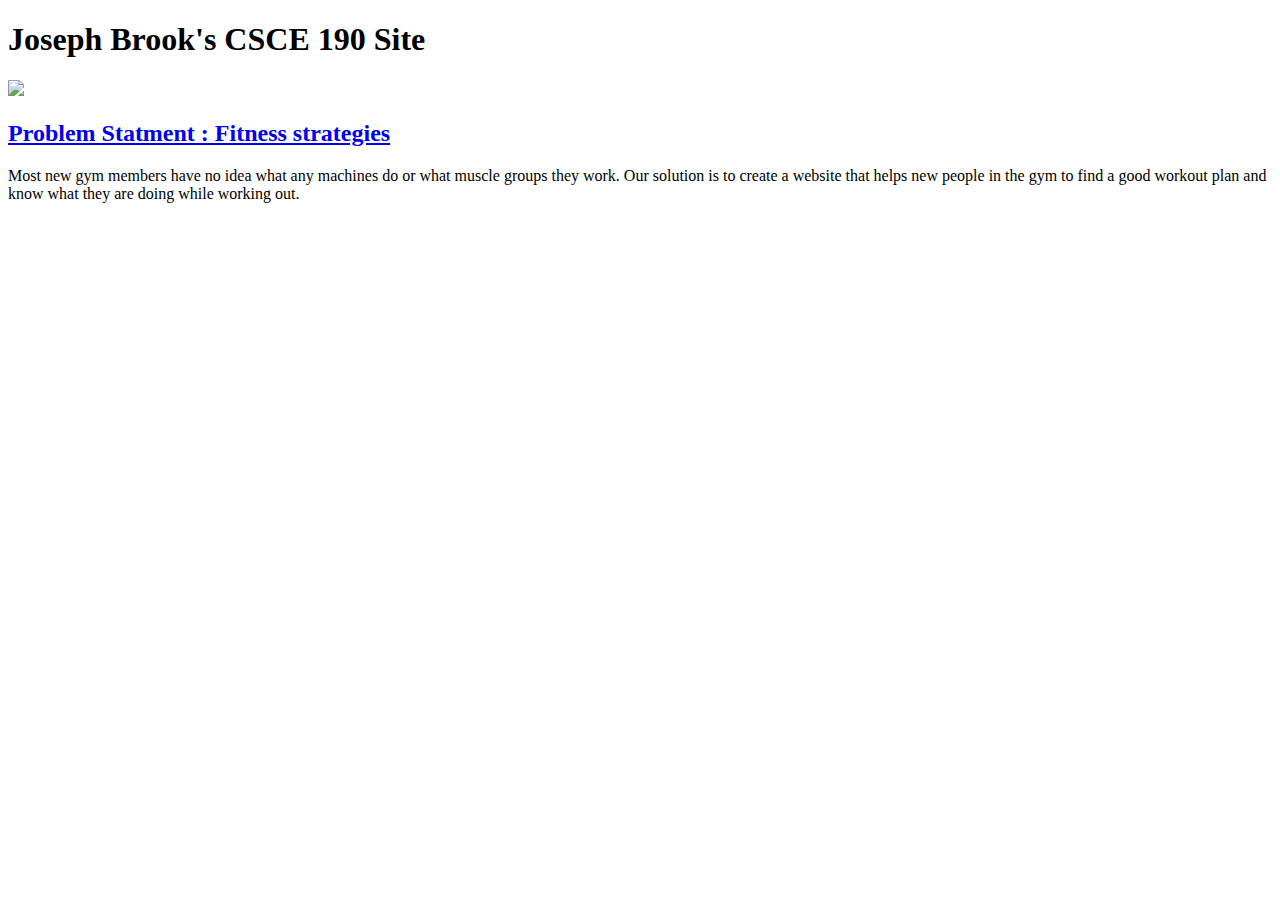
==== index.html @ be42d9c2 "Add files via upload" ====
<!DOCTYPE html>
<html>
    <head>
<title>CSCE 190: Joseph Brooks</title>
    </head>
    <body>
<h1>Joseph Brook's CSCE 190 Site</h1>

      <section class="assignment">
            <a href="files/problemstatment.pdf"> <img src="images/problem.statment.png" width="600"></a>
            <section class="ass-details">
                <a href="files/problemstatment.pdf"><h2>Problem Statment : Fitness strategies</h2></a>
                <p>
                    Most new gym members have no idea what any machines do or what muscle groups they work. Our solution is to create a website that helps new people in the gym to find a good workout plan and know what they are doing while working out.
                </p>
            
      </section>
    </body>
</html>
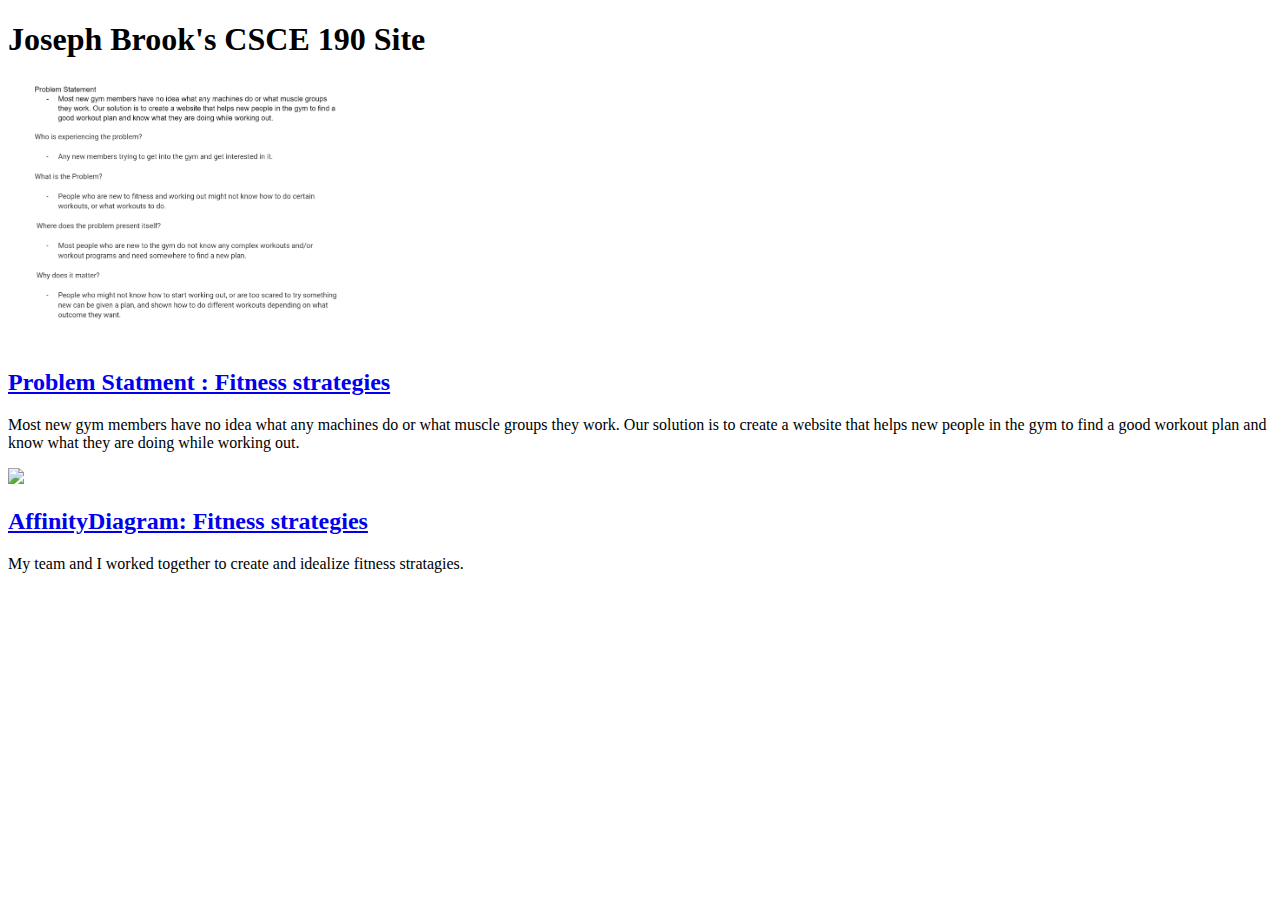
==== commit 008d7400: "Add files via upload" ====
--- a/index.html
+++ b/index.html
@@ -6,8 +6,9 @@
     <body>
 <h1>Joseph Brook's CSCE 190 Site</h1>
 
+    <!-- Problem statment Assignment-->
       <section class="assignment">
-            <a href="files/problemstatment.pdf"> <img src="images/problem.statment.png" width="600"></a>
+            <a href="files/problemstatment.pdf"> <img src="images/problem.statment.png" width="350" hieght="350"></a>
             <section class="ass-details">
                 <a href="files/problemstatment.pdf"><h2>Problem Statment : Fitness strategies</h2></a>
                 <p>
@@ -15,5 +16,16 @@
                 </p>
             
       </section>
+
+    <!-- Affinity Diagram Assignment-->
+      <section class="assignment">
+        <a href="files/AffinityDiagram.pdf"> <img src="images/AffinityDiagram.png" width="350" hieght="350"></a>
+        <section class="ass-details">
+            <a href="files/AffinityDiagram.pdf"><h2>AffinityDiagram: Fitness strategies</h2></a>
+            <p>
+               My team and I worked together to create and idealize fitness stratagies.
+            </p>
+        
+  </section>
     </body>
 </html>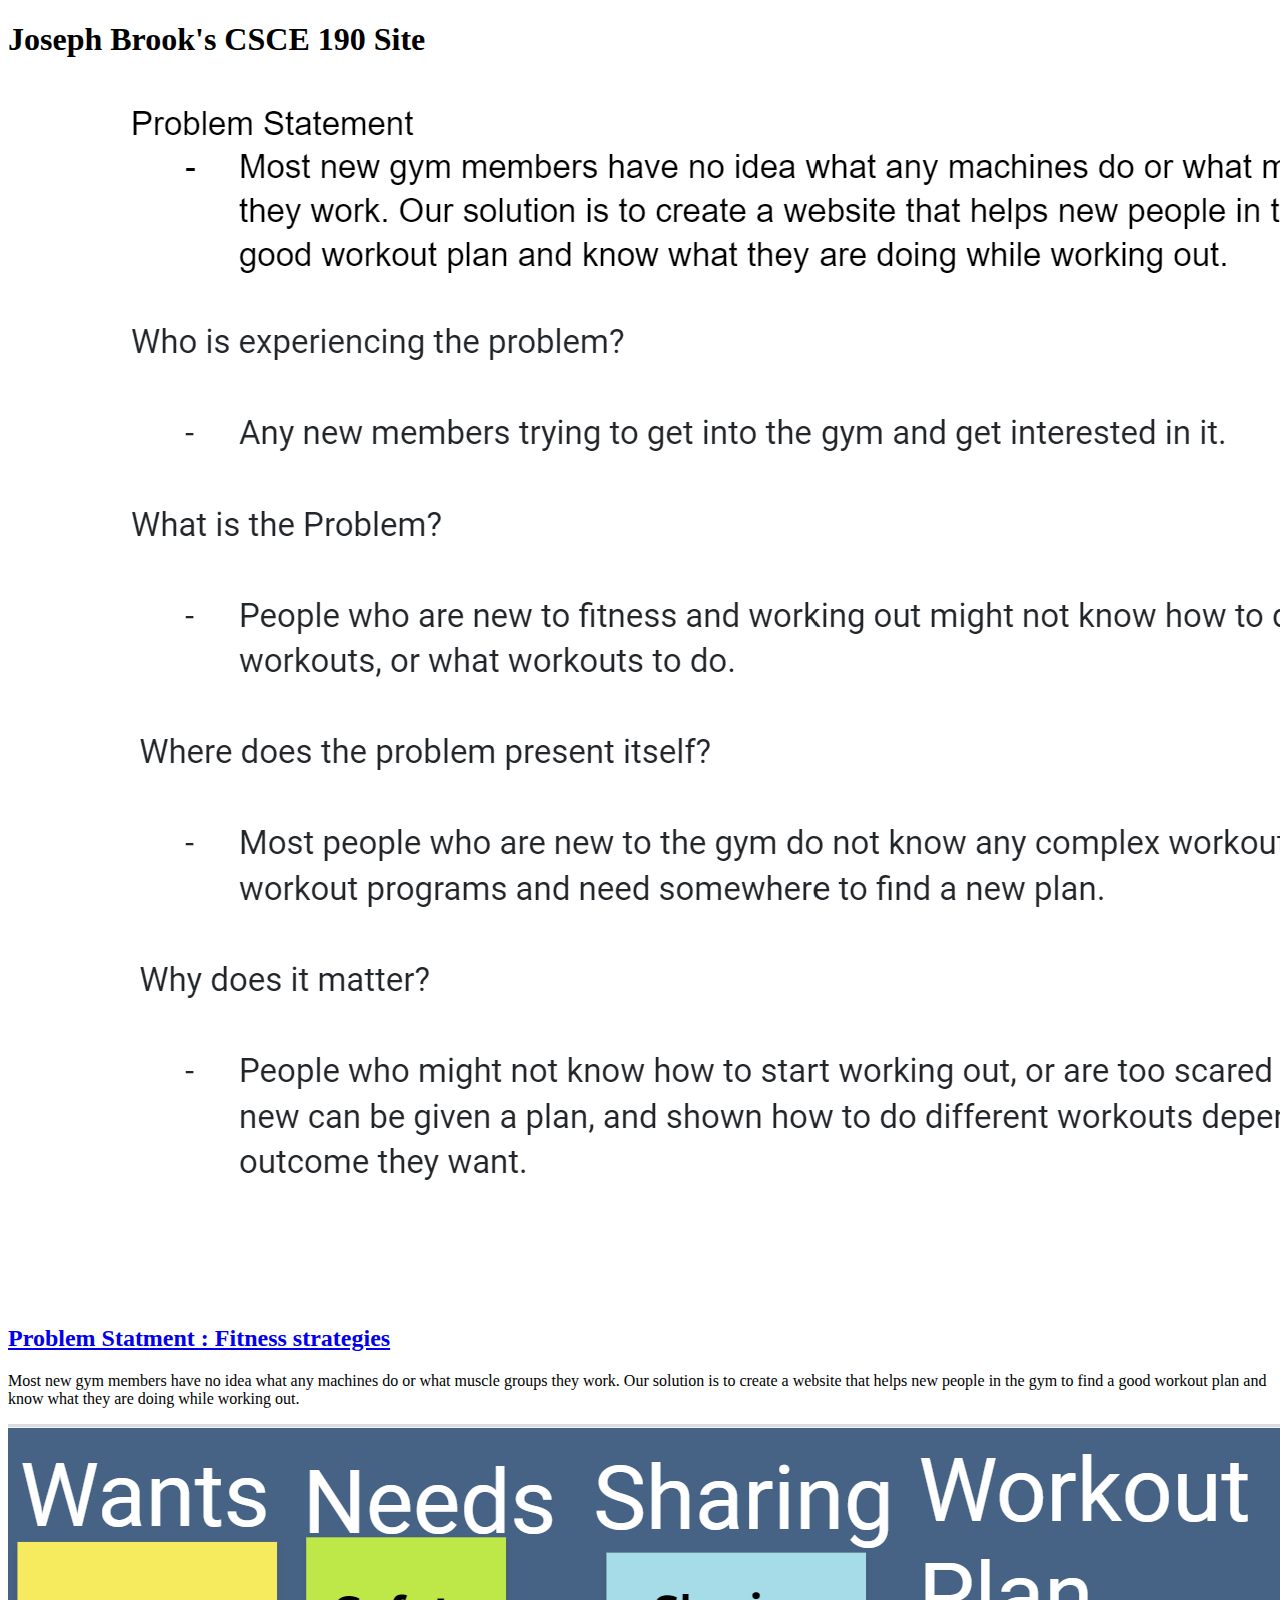
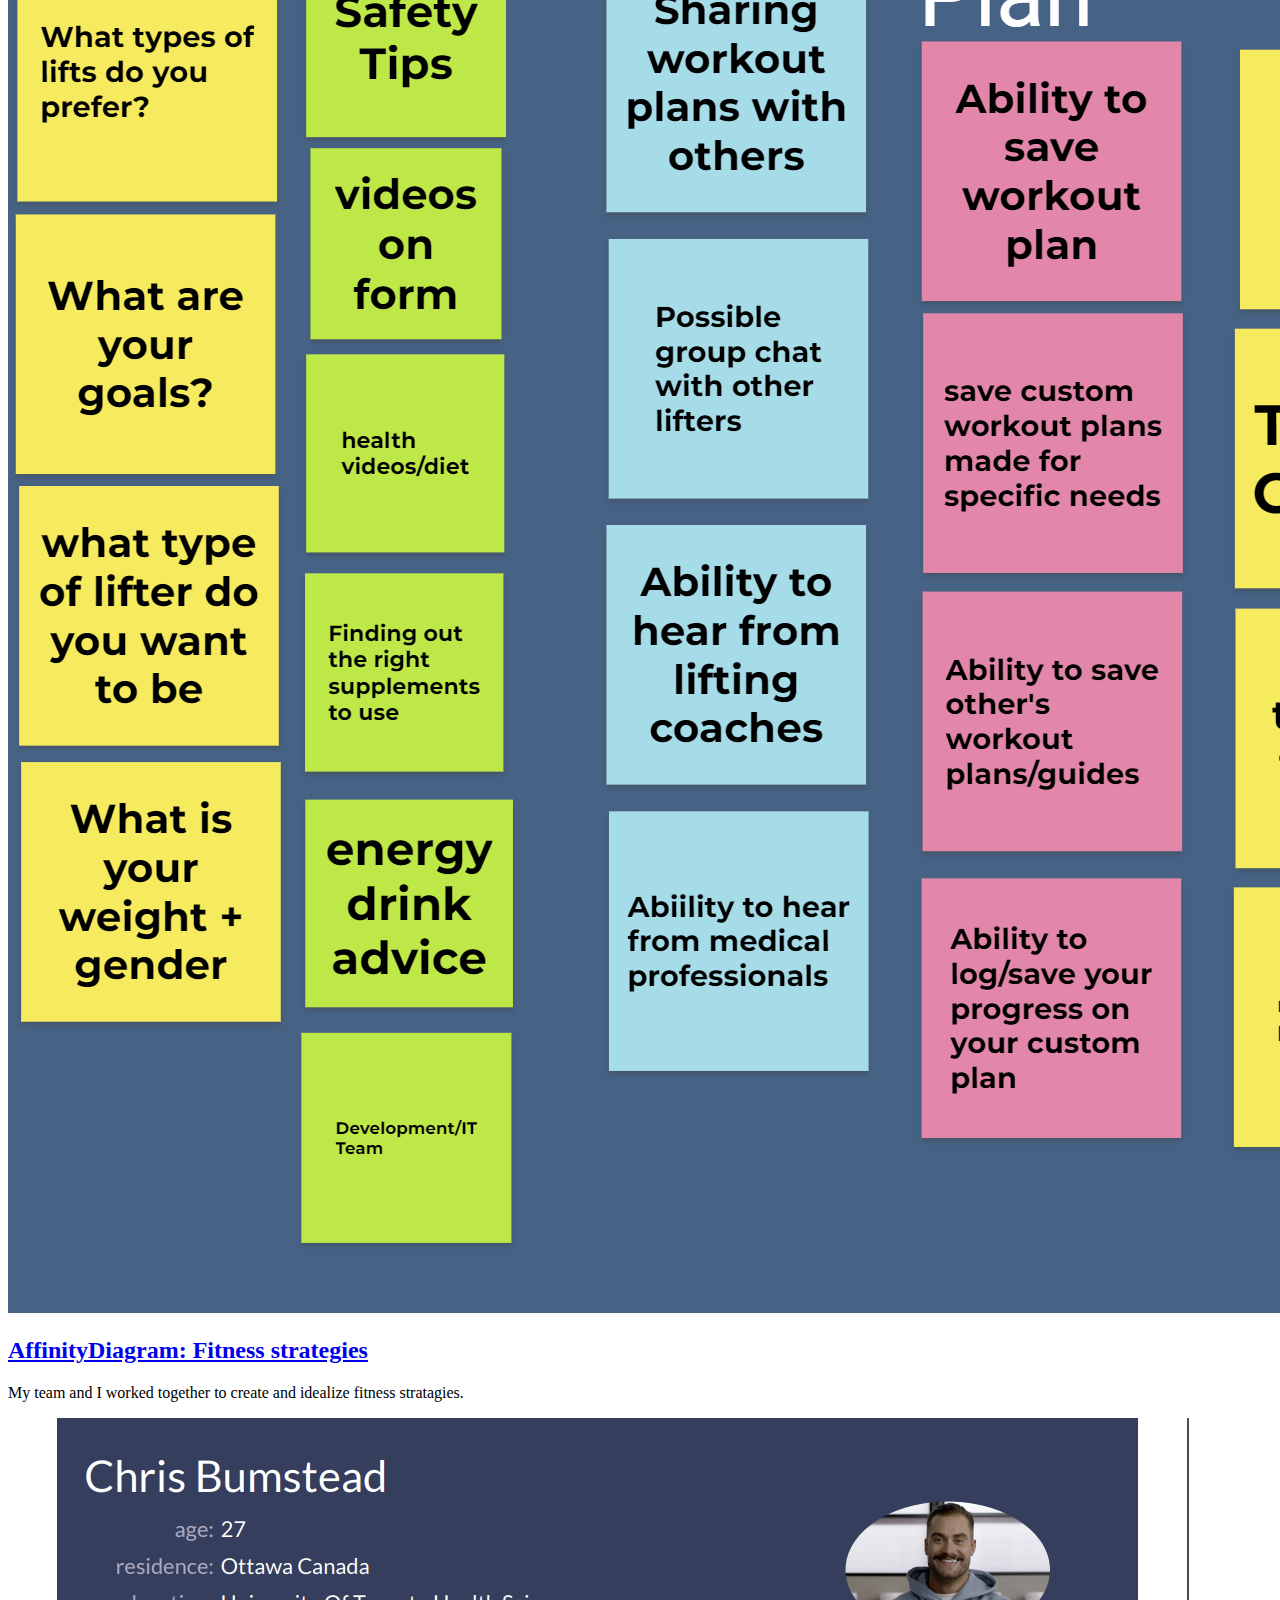
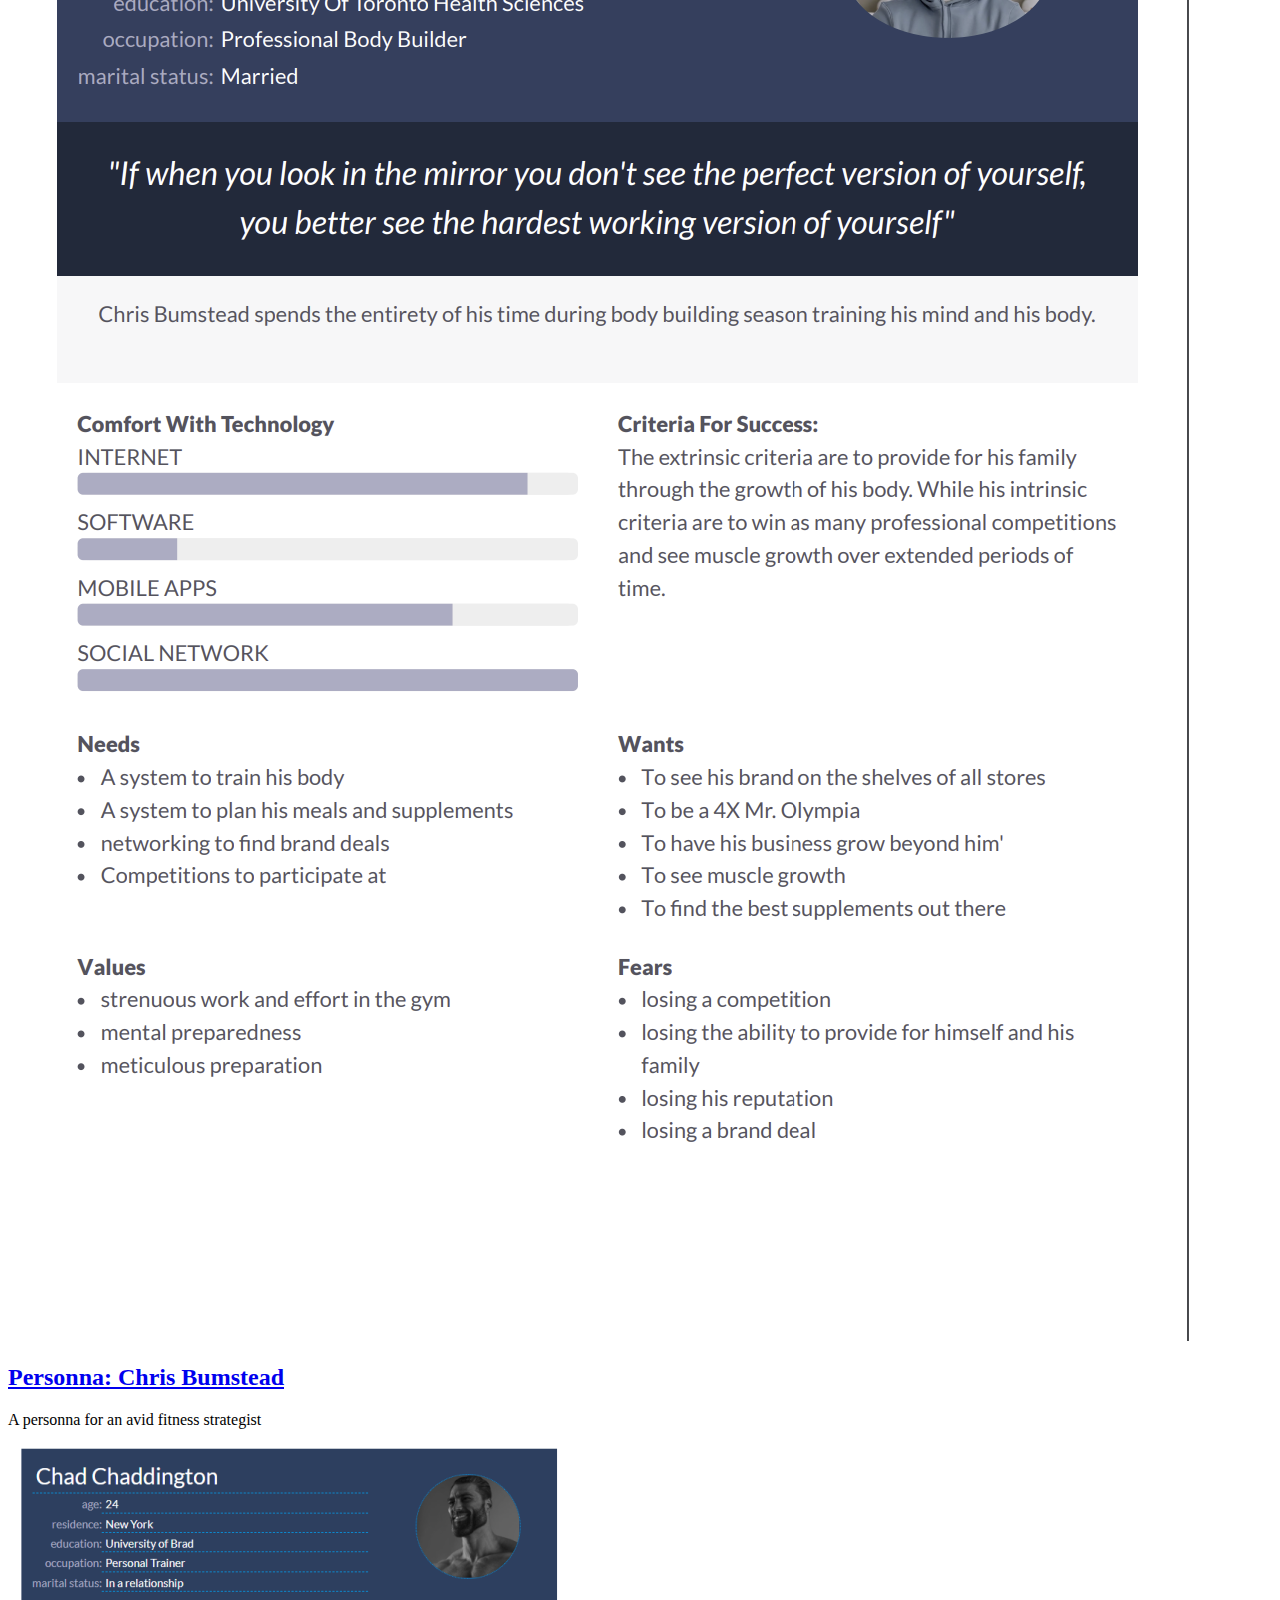
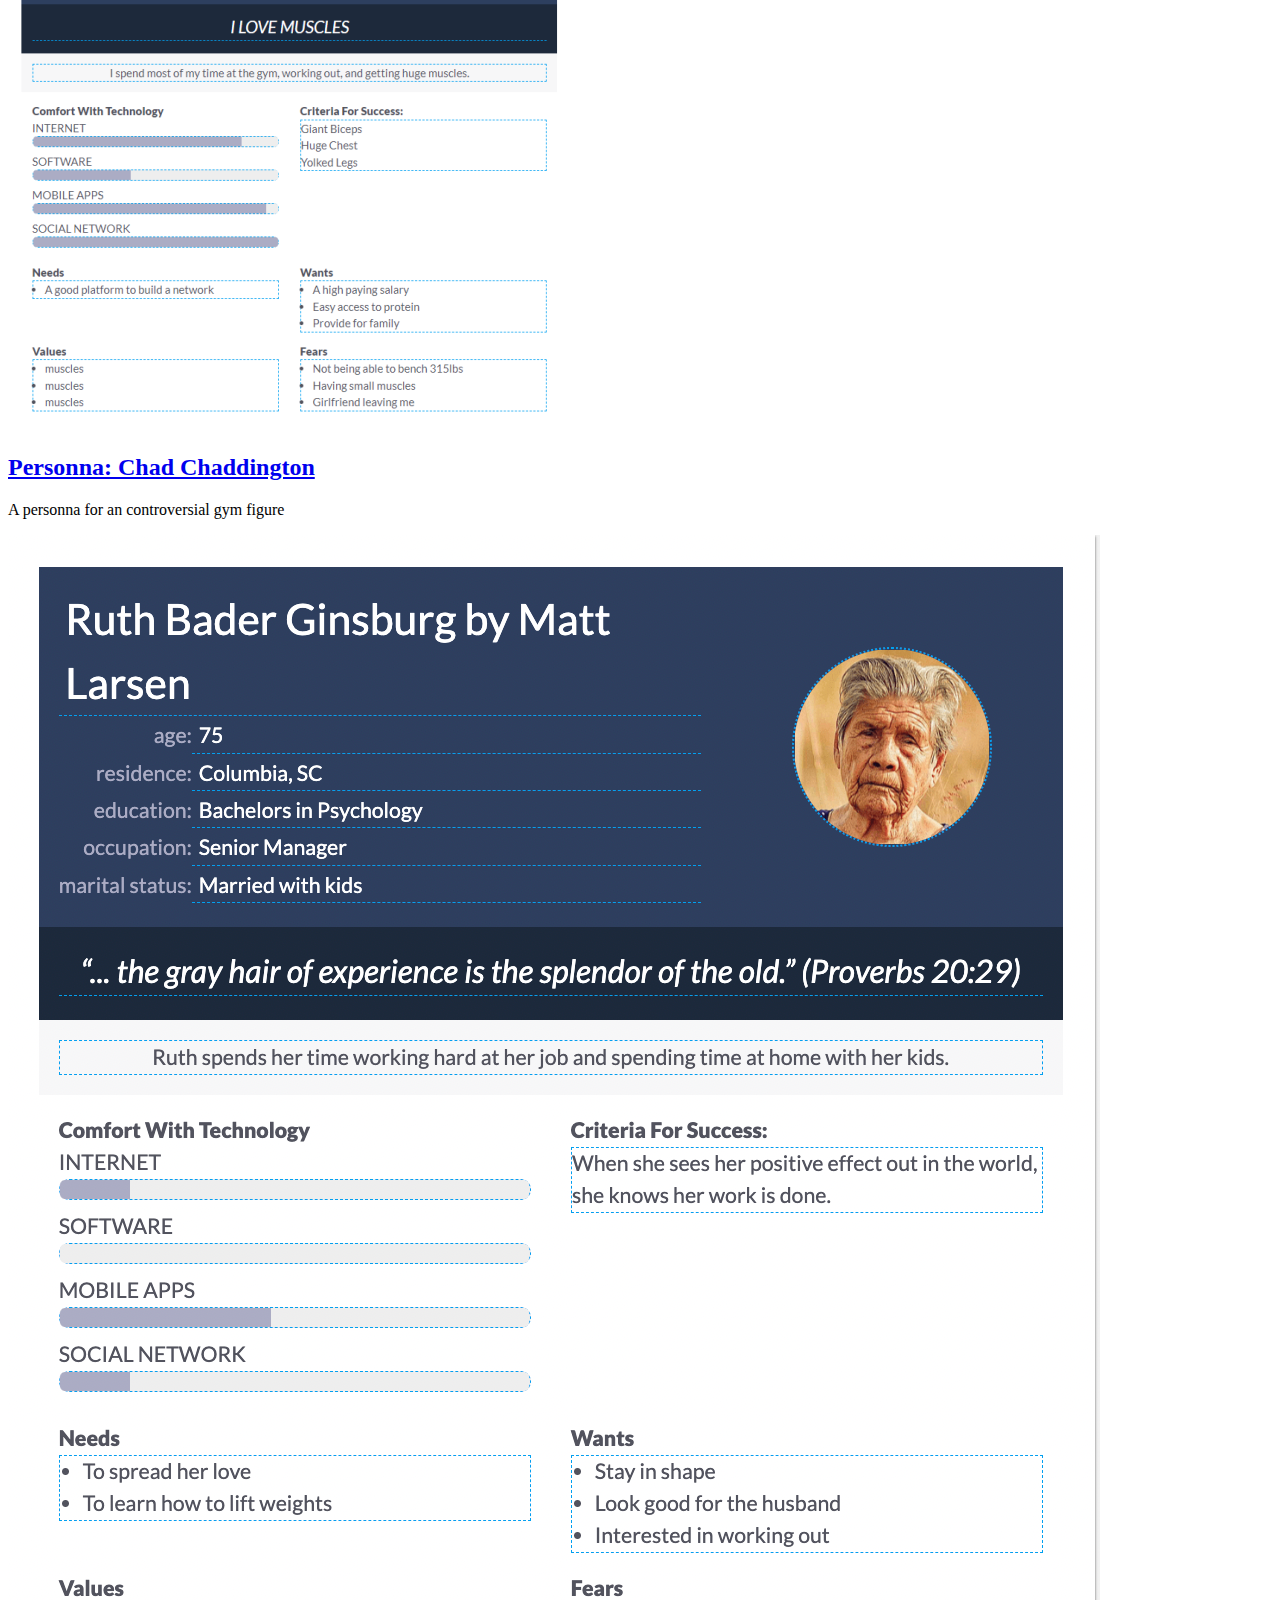
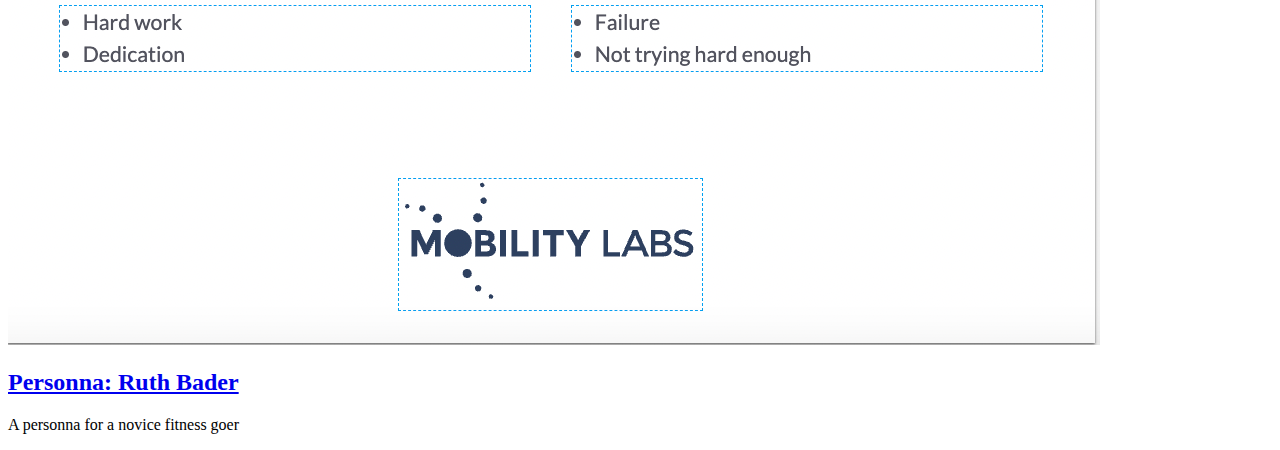
==== commit 96c3e919: "Add files via upload" ====
--- a/index.html
+++ b/index.html
@@ -2,30 +2,65 @@
 <html>
     <head>
 <title>CSCE 190: Joseph Brooks</title>
+<link rel="stylesheet" href="styles.css">
     </head>
     <body>
 <h1>Joseph Brook's CSCE 190 Site</h1>
 
     <!-- Problem statment Assignment-->
       <section class="assignment">
-            <a href="files/problemstatment.pdf"> <img src="images/problem.statment.png" width="350" hieght="350"></a>
+            <a href="files/problemstatment.pdf"> <img src="images/problem.statment.png"></a>
             <section class="ass-details">
-                <a href="files/problemstatment.pdf"><h2>Problem Statment : Fitness strategies</h2></a>
-                <p>
+                  <a href="files/problemstatment.pdf"><h2>Problem Statment : Fitness strategies</h2></a>
+                  <p>
                     Most new gym members have no idea what any machines do or what muscle groups they work. Our solution is to create a website that helps new people in the gym to find a good workout plan and know what they are doing while working out.
-                </p>
-            
+                  </p>
+            </section>
       </section>
 
     <!-- Affinity Diagram Assignment-->
       <section class="assignment">
-        <a href="files/AffinityDiagram.pdf"> <img src="images/AffinityDiagram.png" width="350" hieght="350"></a>
+        <a href="files/AffinityDiagram.pdf"> <img src="images/AffinityDiagram.png"></a>
         <section class="ass-details">
             <a href="files/AffinityDiagram.pdf"><h2>AffinityDiagram: Fitness strategies</h2></a>
             <p>
-               My team and I worked together to create and idealize fitness stratagies.
+              My team and I worked together to create and idealize fitness stratagies.
             </p>
-        
+        </section>
   </section>
+
+  <!-- Personna Assignment -->
+  <section class="assignment">
+    <a href="files/CBUM.pdf"> <img src="images/C BUM.png"></a>
+    <section class="ass-details">
+        <a href="files/CBUM.pdf"><h2>Personna: Chris Bumstead </h2></a>
+        <p>
+          A personna for an avid fitness strategist 
+        </p>
+      </section>
+</section>
+
+<!-- Personna Assignment -->
+<section class="assignment">
+  <a href="files/CHAD.pdf"> <img src="images/CHAD.png"></a>
+  <section class="ass-details">
+      <a href="files/CHAD.pdf"><h2>Personna: Chad Chaddington </h2></a>
+      <p>
+        A personna for an controversial gym figure
+      </p>
+    </section>
+</section>
+
+<!-- Personna Assignment -->
+<section class="assignment">
+  <a href="files/RUTHB.pdf"> <img src="images/RUTHB.png"></a>
+  <section class="ass-details">
+      <a href="files/RUTHB.pdf"><h2>Personna: Ruth Bader </h2></a>
+      <p>
+        A personna for a novice fitness goer
+      </p>
+    </section>
+</section>
+
     </body>
-</html>+</html>
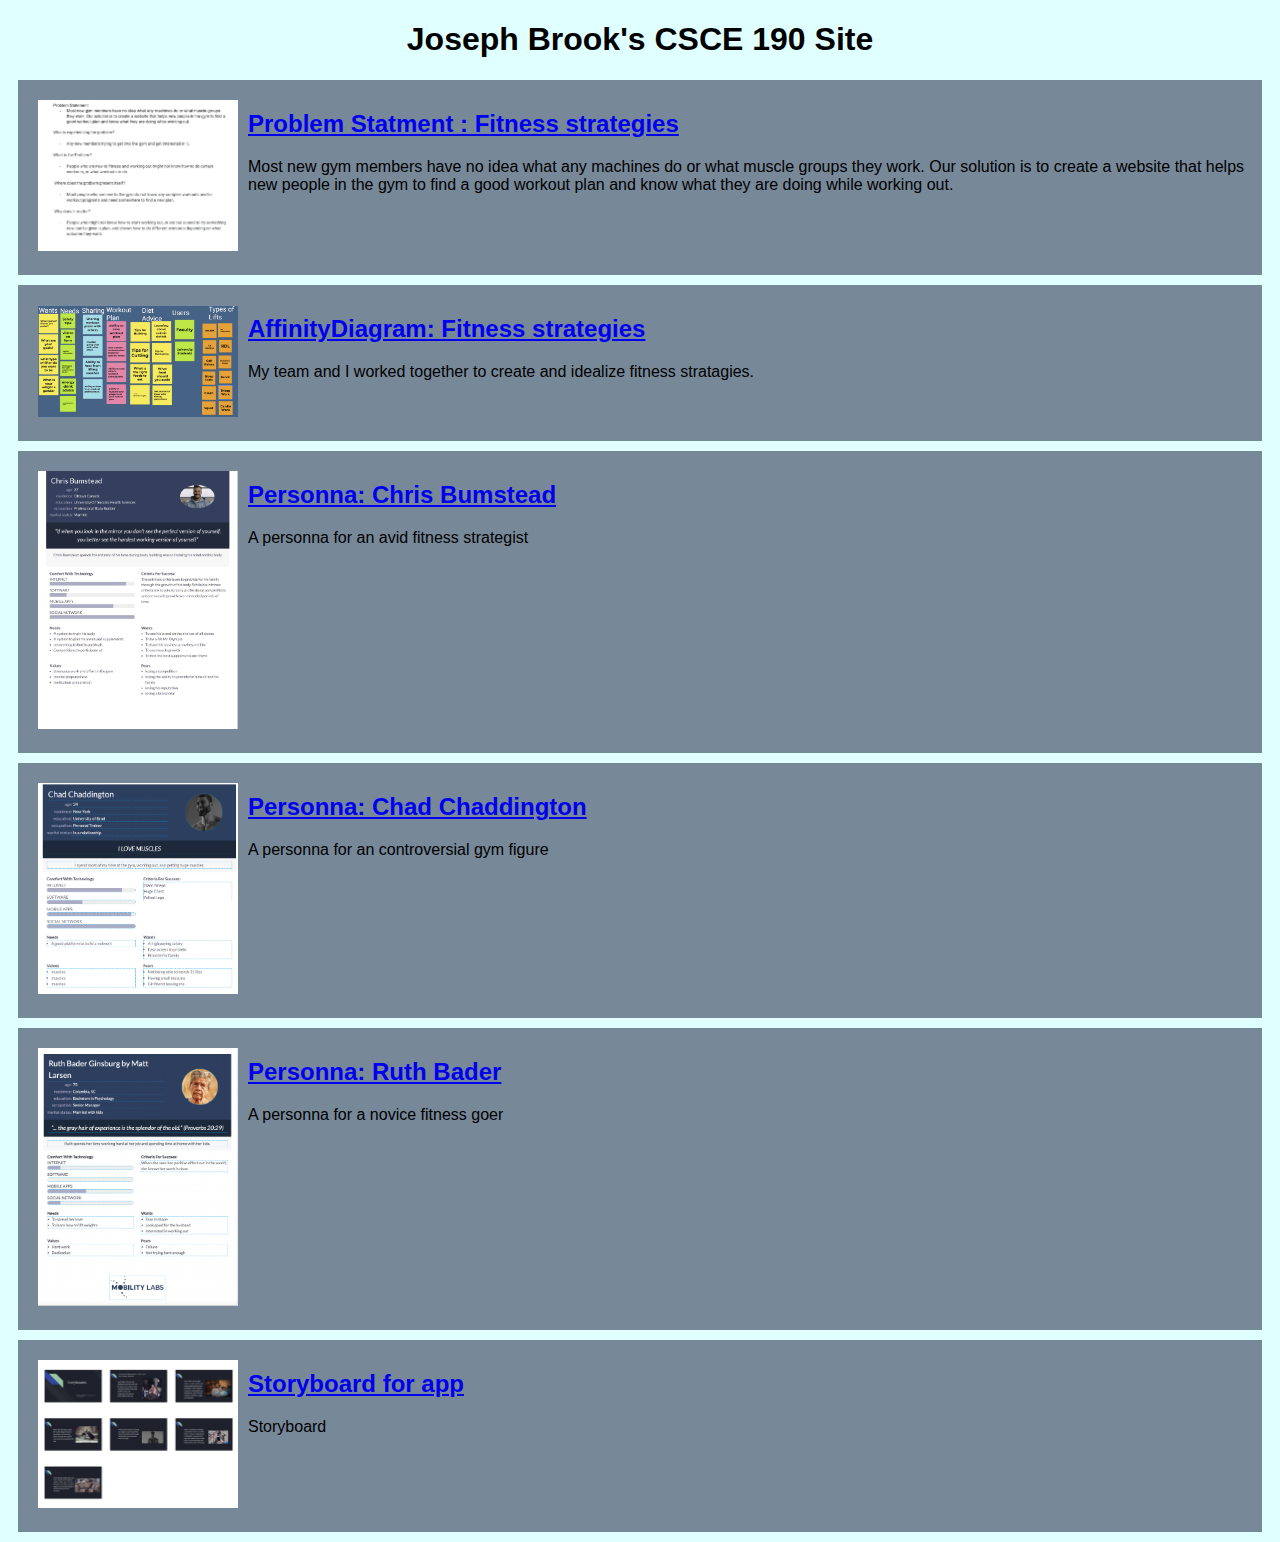
==== commit 69832b4d: "Add files via upload" ====
--- a/index.html
+++ b/index.html
@@ -62,5 +62,16 @@
     </section>
 </section>
 
+<!-- Storyboard Assignment -->
+<section class="assignment">
+  <a href="files/storyboard.pdf"> <img src="images/storyboard.png"></a>
+  <section class="ass-details">
+      <a href="files/storyboard.pdf"><h2>Storyboard for app </h2></a>
+      <p>
+        Storyboard 
+      </p>
+    </section>
+</section>
+
     </body>
 </html>
--- a/styles.css
+++ b/styles.css
@@ -0,0 +1,22 @@
+body {
+    background-color: lightcyan;
+    background:times;
+    font-family:Arial, Helvetica, sans-serif;
+}
+
+.assignment{
+    display:flex;
+    padding: 10px;
+    margin:10px;
+    background:lightslategrey;
+}
+
+.assignment img{
+    width:200px;
+    padding:10px;
+}
+
+h1{
+    color:black;
+    text-align:center;
+}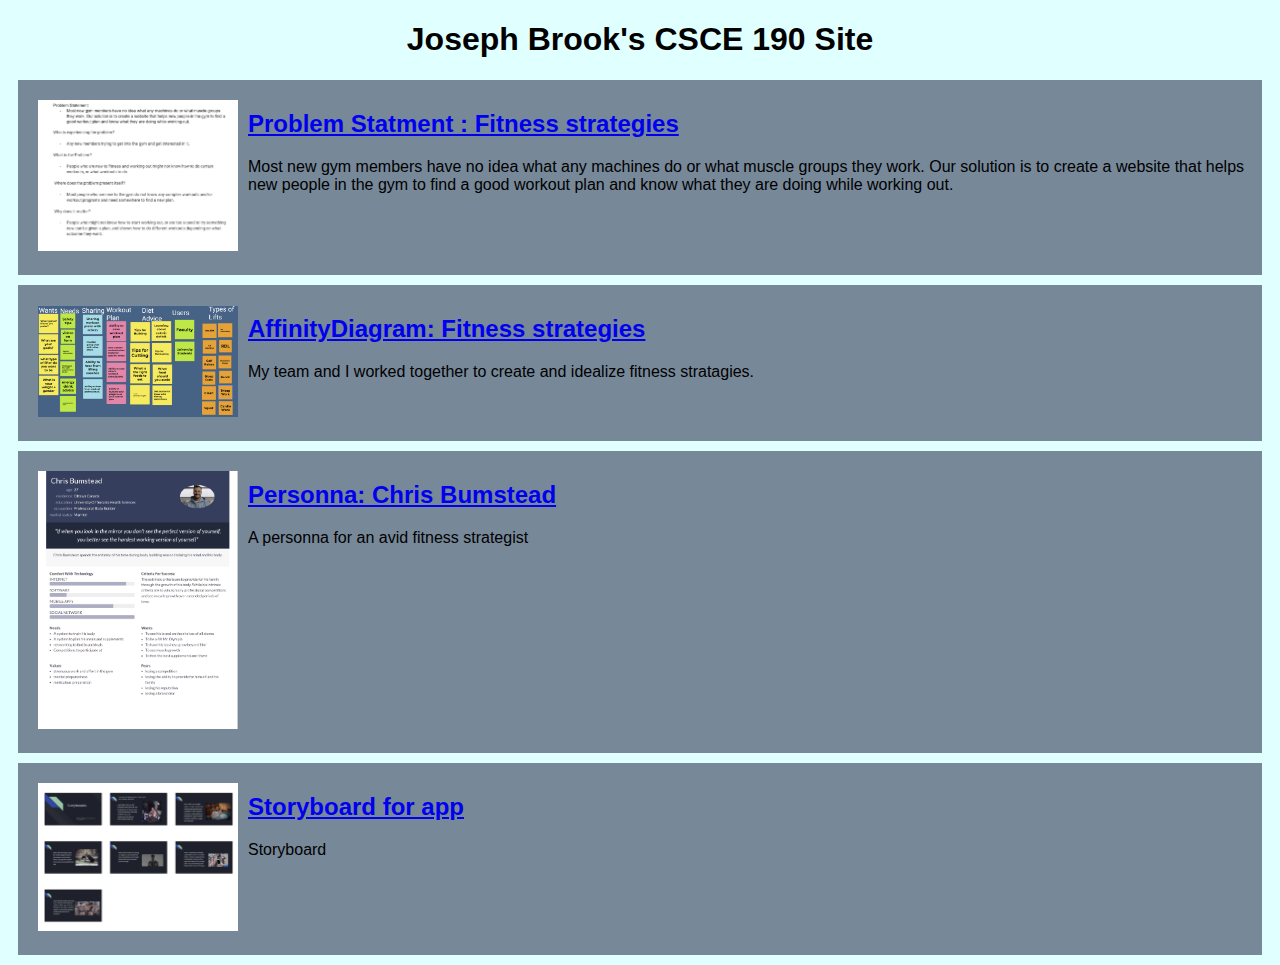
==== commit 501eb2a3: "Add files via upload" ====
--- a/index.html
+++ b/index.html
@@ -40,27 +40,6 @@
       </section>
 </section>
 
-<!-- Personna Assignment -->
-<section class="assignment">
-  <a href="files/CHAD.pdf"> <img src="images/CHAD.png"></a>
-  <section class="ass-details">
-      <a href="files/CHAD.pdf"><h2>Personna: Chad Chaddington </h2></a>
-      <p>
-        A personna for an controversial gym figure
-      </p>
-    </section>
-</section>
-
-<!-- Personna Assignment -->
-<section class="assignment">
-  <a href="files/RUTHB.pdf"> <img src="images/RUTHB.png"></a>
-  <section class="ass-details">
-      <a href="files/RUTHB.pdf"><h2>Personna: Ruth Bader </h2></a>
-      <p>
-        A personna for a novice fitness goer
-      </p>
-    </section>
-</section>
 
 <!-- Storyboard Assignment -->
 <section class="assignment">
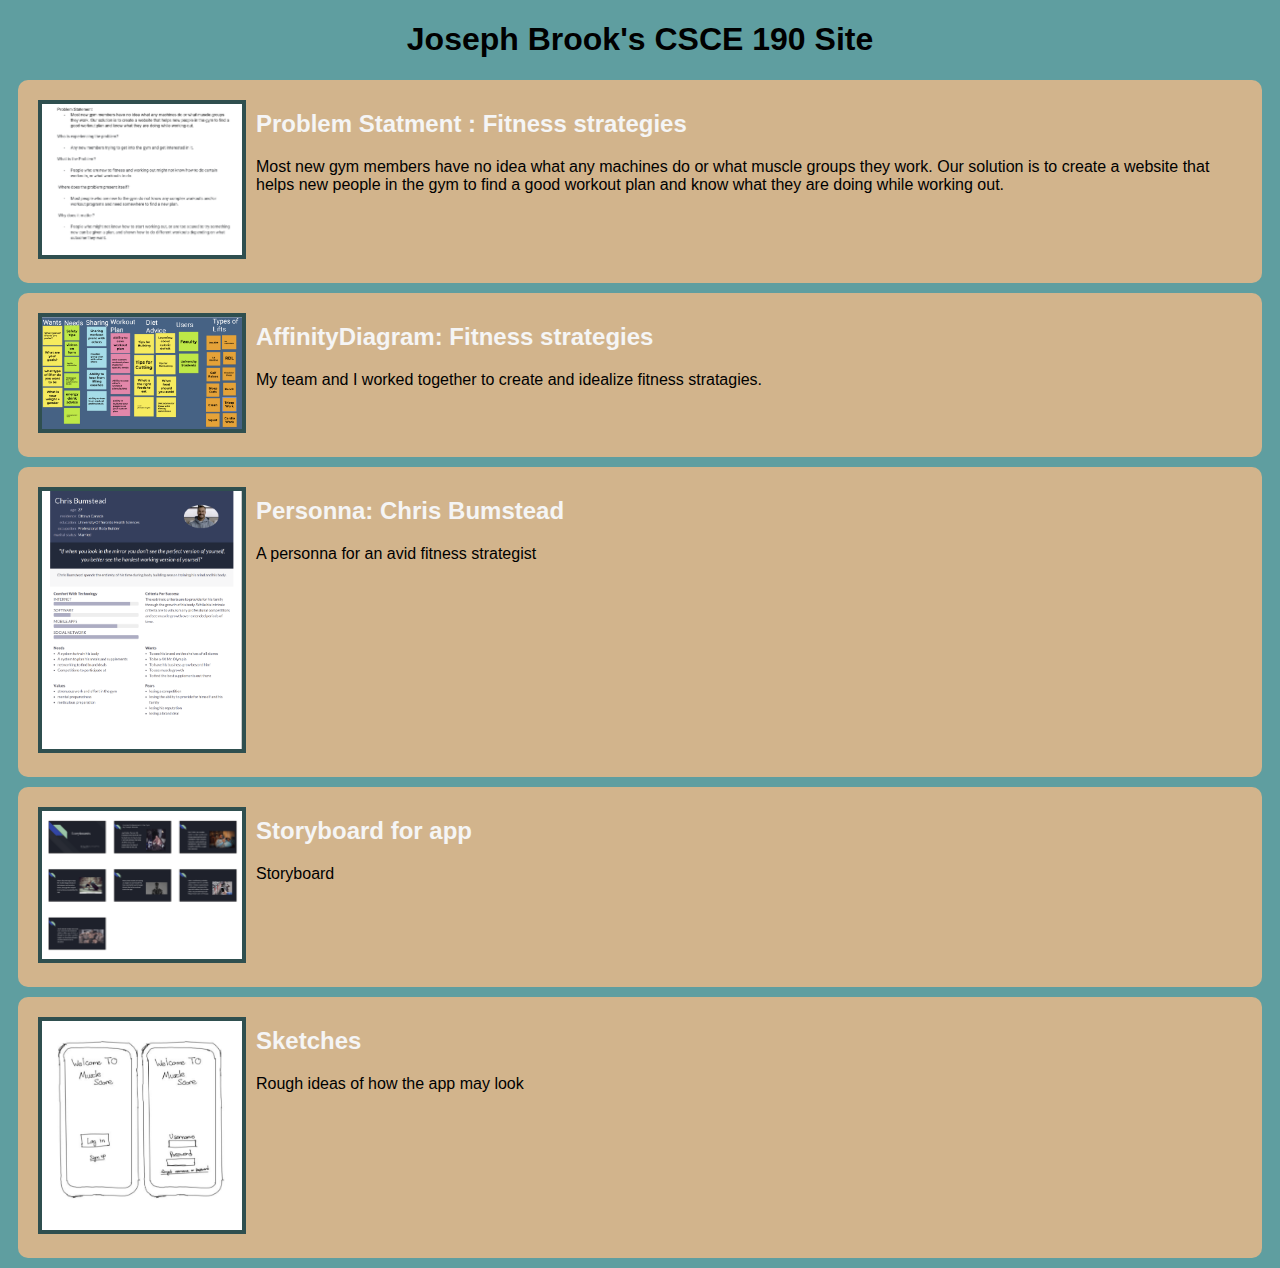
==== commit a4ff3138: "Add files via upload" ====
--- a/index.html
+++ b/index.html
@@ -52,5 +52,16 @@
     </section>
 </section>
 
+<!-- Sketches Assignment -->
+<section class="assignment">
+  <a href="files/sketches.pdf"> <img src="images/sketches.png"></a>
+  <section class="ass-details">
+      <a href="files/sketches.pdf"><h2>Sketches</h2></a>
+      <p>
+        Rough ideas of how the app may look
+      </p>
+    </section>
+</section>
+
     </body>
 </html>
--- a/styles.css
+++ b/styles.css
@@ -1,5 +1,5 @@
 body {
-    background-color: lightcyan;
+    background: #5F9EA0;
     background:times;
     font-family:Arial, Helvetica, sans-serif;
 }
@@ -8,15 +8,34 @@
     display:flex;
     padding: 10px;
     margin:10px;
-    background:lightslategrey;
+    background:#D2B48C;
+    border-radius: 10px;
 }
 
 .assignment img{
     width:200px;
-    padding:10px;
+    margin: 10px;
+    border: 4px solid #2F4F4F; 
+}
+
+.assignment img:hover {
+border:4px solid white;
 }
 
 h1{
     color:black;
     text-align:center;
+}
+
+h1:hover {
+    color:whitesmoke;
+}
+
+a {
+    text-decoration: none;
+    color: whitesmoke;
+}
+
+a:hover {
+    color: black;
 }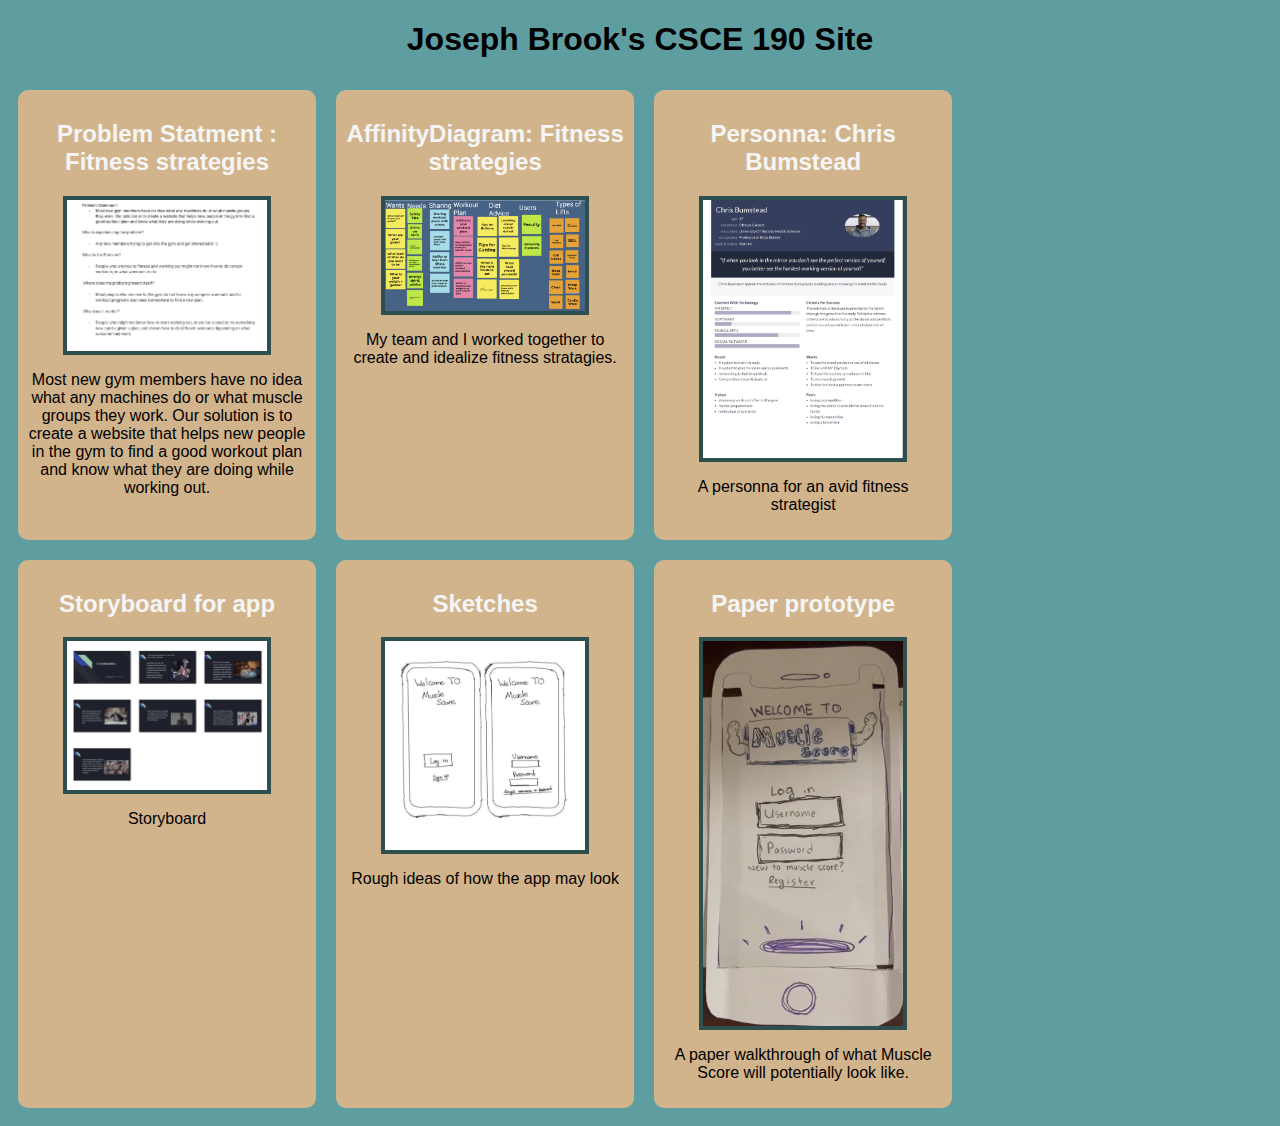
==== commit d3ad2968: "Add files via upload" ====
--- a/index.html
+++ b/index.html
@@ -7,61 +7,63 @@
     <body>
 <h1>Joseph Brook's CSCE 190 Site</h1>
 
-    <!-- Problem statment Assignment-->
-      <section class="assignment">
-            <a href="files/problemstatment.pdf"> <img src="images/problem.statment.png"></a>
-            <section class="ass-details">
-                  <a href="files/problemstatment.pdf"><h2>Problem Statment : Fitness strategies</h2></a>
-                  <p>
-                    Most new gym members have no idea what any machines do or what muscle groups they work. Our solution is to create a website that helps new people in the gym to find a good workout plan and know what they are doing while working out.
-                  </p>
-            </section>
-      </section>
+<div class="assignments">
+      <!-- Problem statment Assignment-->
+        <section class="assignment">
+          <a href="files/problemstatment.pdf"><h2>Problem Statment : Fitness strategies</h2></a>
+              <a href="files/problemstatment.pdf"> <img src="images/problem.statment.png"></a>
+                    <p>
+                      Most new gym members have no idea what any machines do or what muscle groups they work. Our solution is to create a website that helps new people in the gym to find a good workout plan and know what they are doing while working out.
+                    </p>
+        </section>
 
-    <!-- Affinity Diagram Assignment-->
-      <section class="assignment">
-        <a href="files/AffinityDiagram.pdf"> <img src="images/AffinityDiagram.png"></a>
-        <section class="ass-details">
-            <a href="files/AffinityDiagram.pdf"><h2>AffinityDiagram: Fitness strategies</h2></a>
-            <p>
-              My team and I worked together to create and idealize fitness stratagies.
-            </p>
-        </section>
+      <!-- Affinity Diagram Assignment-->
+        <section class="assignment">
+          <a href="files/AffinityDiagram.pdf"><h2>AffinityDiagram: Fitness strategies</h2></a>
+            <a href="files/AffinityDiagram.pdf"> <img src="images/AffinityDiagram.png"></a>
+              <p>
+                My team and I worked together to create and idealize fitness stratagies.
+              </p>
+         
+    </section>
+
+    <!-- Personna Assignment -->
+    <section class="assignment">
+      <a href="files/CBUM.pdf"><h2>Personna: Chris Bumstead </h2></a>
+        <a href="files/CBUM.pdf"> <img src="images/C BUM.png"></a>
+          <p>
+            A personna for an avid fitness strategist 
+          </p>
   </section>
 
-  <!-- Personna Assignment -->
+
+  <!-- Storyboard Assignment -->
   <section class="assignment">
-    <a href="files/CBUM.pdf"> <img src="images/C BUM.png"></a>
-    <section class="ass-details">
-        <a href="files/CBUM.pdf"><h2>Personna: Chris Bumstead </h2></a>
+    <a href="files/storyboard.pdf"><h2>Storyboard for app </h2></a>
+     <a href="files/storyboard.pdf"> <img src="images/storyboard.png"></a>
         <p>
-          A personna for an avid fitness strategist 
+          Storyboard 
         </p>
-      </section>
-</section>
+  </section>
 
+  <!-- Sketches Assignment -->
+  <section class="assignment">
+    <a href="files/sketches.pdf"><h2>Sketches</h2></a>
+      <a href="files/sketches.pdf"> <img src="images/sketches.png"></a>
+        <p>
+          Rough ideas of how the app may look
+        </p>
+  </section>
 
-<!-- Storyboard Assignment -->
-<section class="assignment">
-  <a href="files/storyboard.pdf"> <img src="images/storyboard.png"></a>
-  <section class="ass-details">
-      <a href="files/storyboard.pdf"><h2>Storyboard for app </h2></a>
-      <p>
-        Storyboard 
-      </p>
-    </section>
-</section>
-
-<!-- Sketches Assignment -->
-<section class="assignment">
-  <a href="files/sketches.pdf"> <img src="images/sketches.png"></a>
-  <section class="ass-details">
-      <a href="files/sketches.pdf"><h2>Sketches</h2></a>
-      <p>
-        Rough ideas of how the app may look
-      </p>
-    </section>
-</section>
+  <!-- Prototype Assignment -->
+  <section class="assignment">
+    <a href="https://www.youtube.com/watch?v=oFgdltVMXqI"><h2>Paper prototype</h2></a>
+    <a href="https://www.youtube.com/watch?v=oFgdltVMXqI"> <img src="images/Paper prototype.png"></a>
+        <p>
+          A paper walkthrough of what Muscle Score will potentially look like.
+        </p>
+  </section>
+ <div>
 
     </body>
 </html>
--- a/styles.css
+++ b/styles.css
@@ -4,9 +4,15 @@
     font-family:Arial, Helvetica, sans-serif;
 }
 
+.assignments{
+    display: flex;
+    flex-wrap:wrap;
+}
+
 .assignment{
-    display:flex;
+    width:22%;
     padding: 10px;
+    padding:25px 12;
     margin:10px;
     background:#D2B48C;
     border-radius: 10px;
@@ -16,6 +22,8 @@
     width:200px;
     margin: 10px;
     border: 4px solid #2F4F4F; 
+    display:block;
+    margin:auto;
 }
 
 .assignment img:hover {
@@ -31,6 +39,14 @@
     color:whitesmoke;
 }
 
+h2{
+    text-align:center;
+}
+
+P{
+    text-align:center;
+}
+
 a {
     text-decoration: none;
     color: whitesmoke;
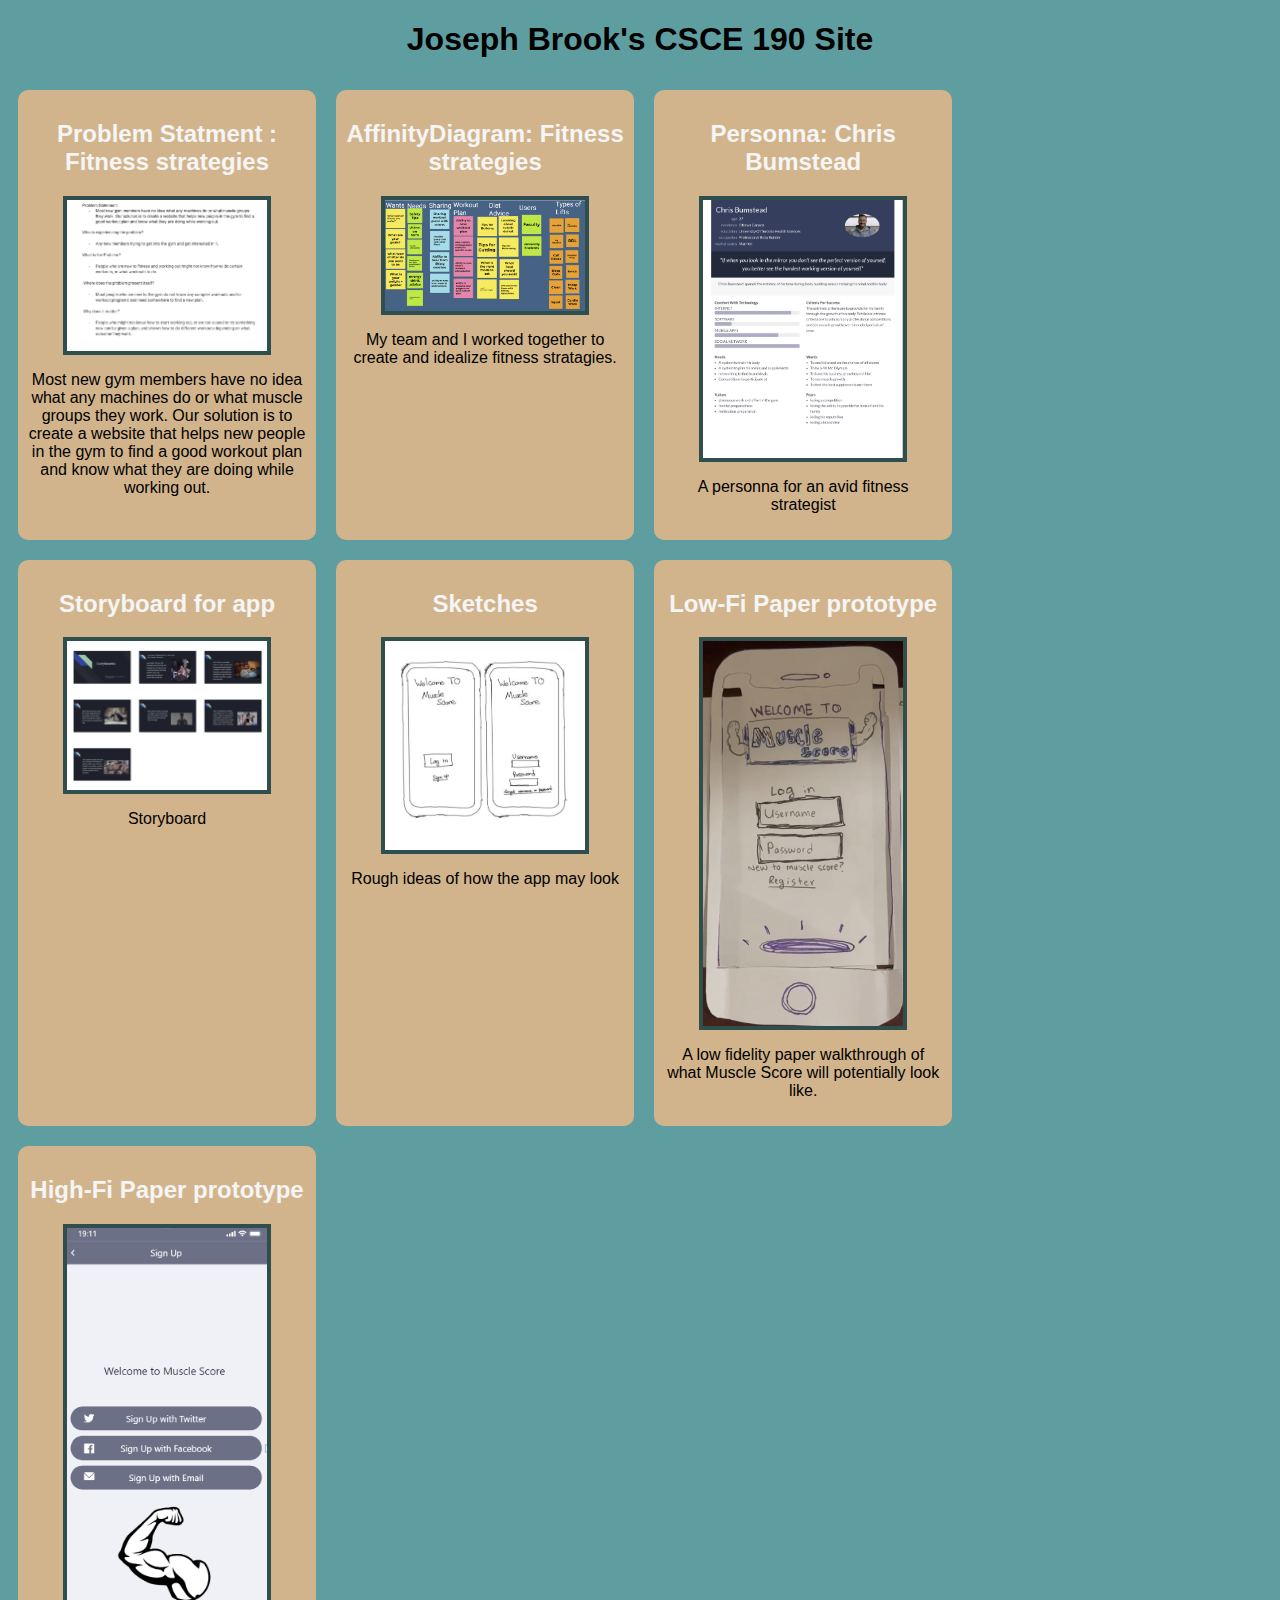
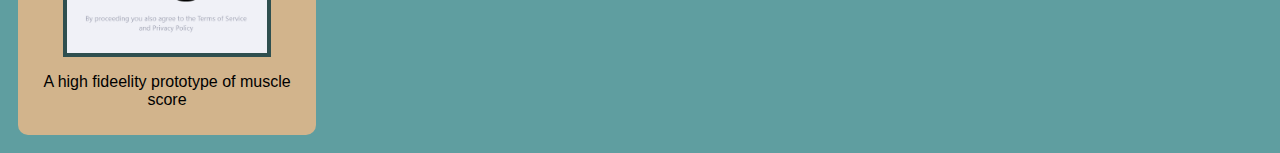
==== commit dd501c02: "Add files via upload" ====
--- a/index.html
+++ b/index.html
@@ -55,12 +55,21 @@
         </p>
   </section>
 
-  <!-- Prototype Assignment -->
+  <!-- Lo-Fi Prototype Assignment -->
   <section class="assignment">
-    <a href="https://www.youtube.com/watch?v=oFgdltVMXqI"><h2>Paper prototype</h2></a>
+    <a href="https://www.youtube.com/watch?v=oFgdltVMXqI"><h2>Low-Fi Paper prototype</h2></a>
     <a href="https://www.youtube.com/watch?v=oFgdltVMXqI"> <img src="images/Paper prototype.png"></a>
         <p>
-          A paper walkthrough of what Muscle Score will potentially look like.
+          A low fidelity paper walkthrough of what Muscle Score will potentially look like.
+        </p>
+  </section>
+
+  <!-- Hi-Fi Prototype Assignment -->
+  <section class="assignment">
+    <a href="files/hi-fi prototype/preview.html"><h2>High-Fi Paper prototype</h2></a>
+    <a href="files/hi-fi prototype/preview.html"> <img src="images/hi-fi-prototype.png"></a>
+        <p>
+          A high fideelity prototype of muscle score 
         </p>
   </section>
  <div>
